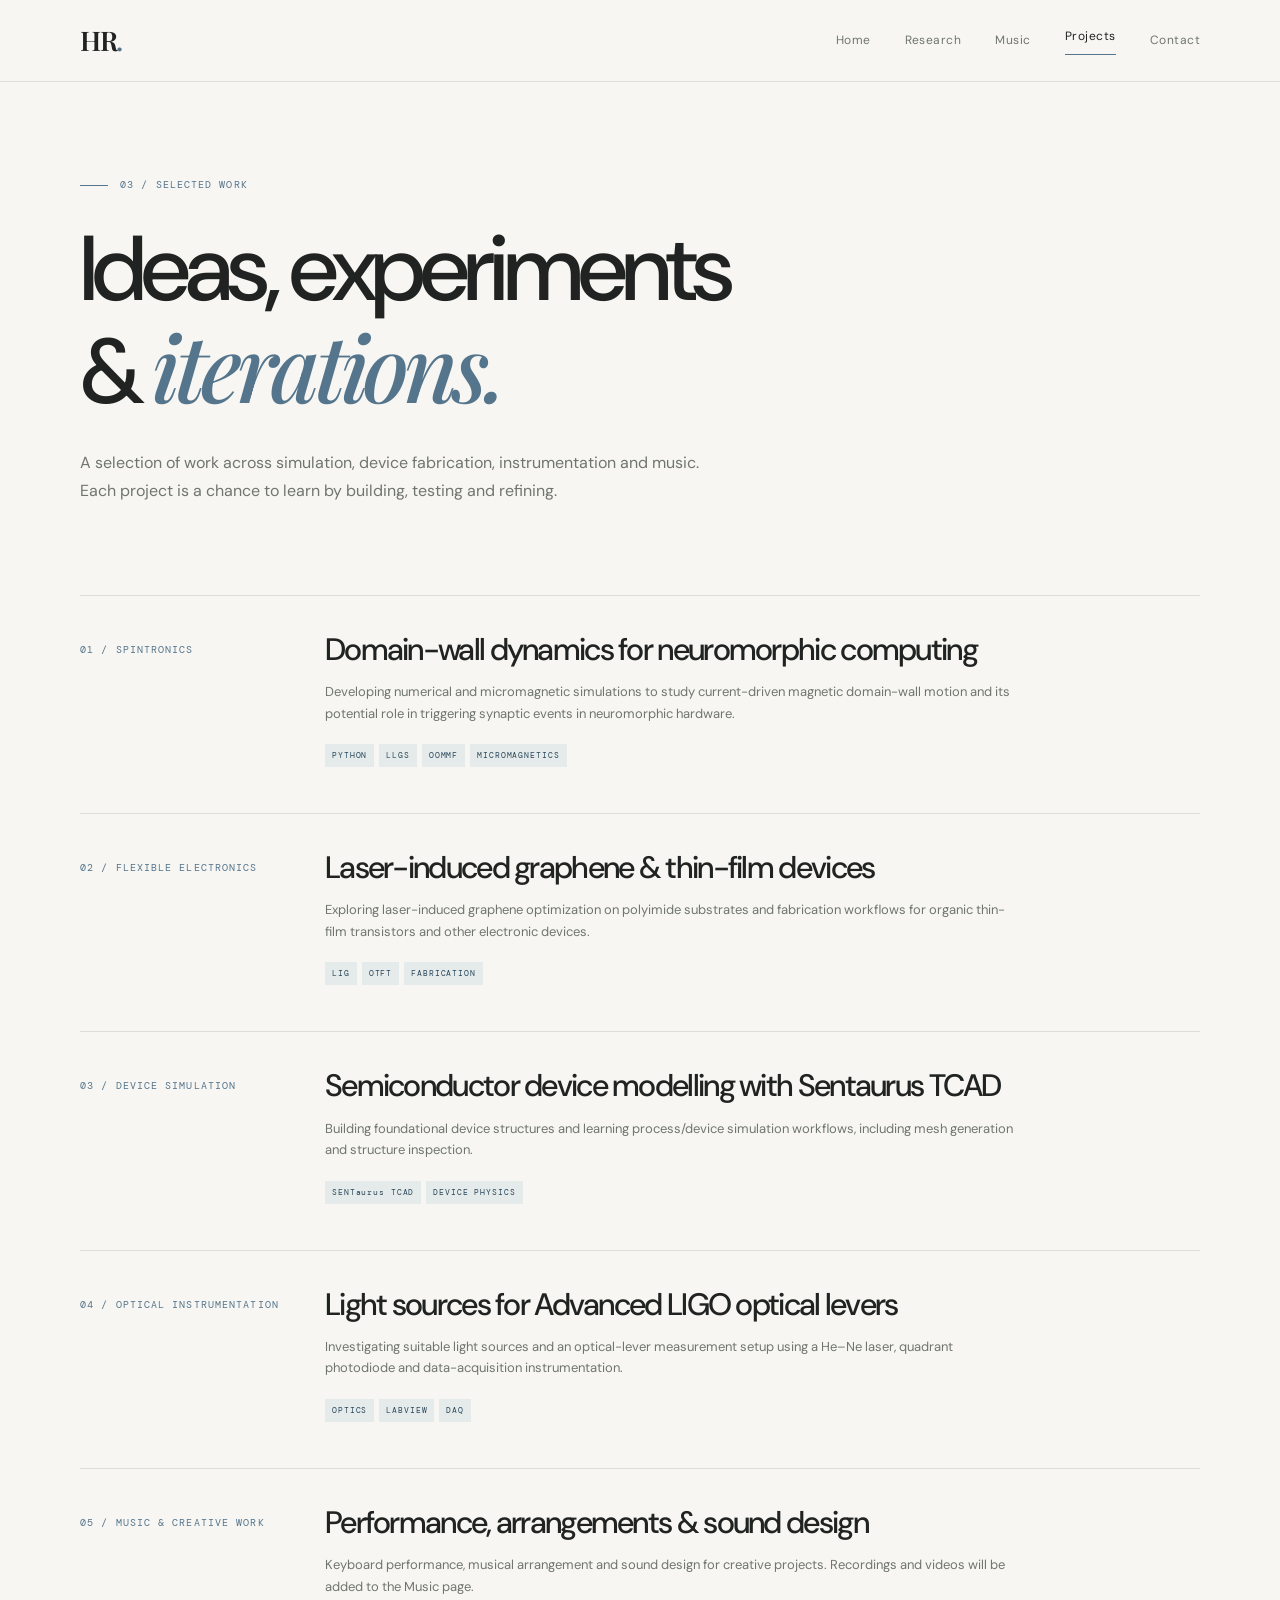
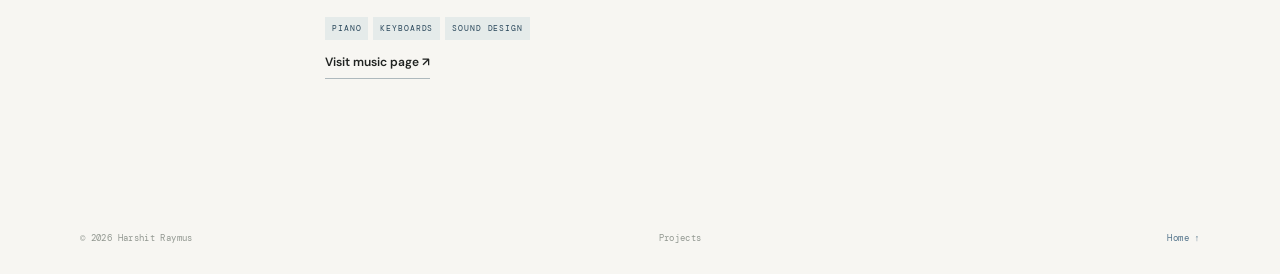
==== projects.html @ 6425b21d "Add files via upload" ====
<!DOCTYPE html>
<html lang="en">
<head>
  <meta charset="UTF-8"><meta name="viewport" content="width=device-width, initial-scale=1">
  <meta name="description" content="Selected research, technical and creative projects by Harshit Raymus.">
  <title>Projects — Harshit Raymus</title>
  <link rel="preconnect" href="https://fonts.googleapis.com"><link rel="preconnect" href="https://fonts.gstatic.com" crossorigin>
  <link href="https://fonts.googleapis.com/css2?family=DM+Mono:wght@400;500&family=DM+Sans:wght@400;500;600;700&family=Playfair+Display:ital,wght@0,500;0,600;1,500&display=swap" rel="stylesheet">
  <link rel="stylesheet" href="styles.css"><script defer src="script.js"></script>
</head>
<body>
<header class="site-header"><a class="wordmark" href="index.html">HR<span>.</span></a><button class="menu-toggle" aria-label="Open navigation" aria-expanded="false">Menu</button><nav class="main-nav" aria-label="Main navigation"><a href="index.html">Home</a><a href="research.html">Research</a><a href="music.html">Music</a><a class="active" href="projects.html">Projects</a><a href="index.html#contact">Contact</a></nav></header>
<main>
  <section class="page-hero wrap"><div class="eyebrow"><span class="eyebrow-line"></span> 03 / SELECTED WORK</div><h1>Ideas, experiments<br>& <em>iterations.</em></h1><p class="page-intro">A selection of work across simulation, device fabrication, instrumentation and music. Each project is a chance to learn by building, testing and refining.</p></section>
  <section class="wrap content-section project-list">
    <article class="project-entry" id="spintronics"><div class="project-number">01 / SPINTRONICS</div><div><h2>Domain-wall dynamics for neuromorphic computing</h2><p>Developing numerical and micromagnetic simulations to study current-driven magnetic domain-wall motion and its potential role in triggering synaptic events in neuromorphic hardware.</p><div class="tag-row"><span class="tag">PYTHON</span><span class="tag">LLGS</span><span class="tag">OOMMF</span><span class="tag">MICROMAGNETICS</span></div></div></article>
    <article class="project-entry" id="lig"><div class="project-number">02 / FLEXIBLE ELECTRONICS</div><div><h2>Laser-induced graphene & thin-film devices</h2><p>Exploring laser-induced graphene optimization on polyimide substrates and fabrication workflows for organic thin-film transistors and other electronic devices.</p><div class="tag-row"><span class="tag">LIG</span><span class="tag">OTFT</span><span class="tag">FABRICATION</span></div></div></article>
    <article class="project-entry" id="tcad"><div class="project-number">03 / DEVICE SIMULATION</div><div><h2>Semiconductor device modelling with Sentaurus TCAD</h2><p>Building foundational device structures and learning process/device simulation workflows, including mesh generation and structure inspection.</p><div class="tag-row"><span class="tag">SENTaurus TCAD</span><span class="tag">DEVICE PHYSICS</span></div></div></article>
    <article class="project-entry" id="optics"><div class="project-number">04 / OPTICAL INSTRUMENTATION</div><div><h2>Light sources for Advanced LIGO optical levers</h2><p>Investigating suitable light sources and an optical-lever measurement setup using a He–Ne laser, quadrant photodiode and data-acquisition instrumentation.</p><div class="tag-row"><span class="tag">OPTICS</span><span class="tag">LABVIEW</span><span class="tag">DAQ</span></div></div></article>
    <article class="project-entry" id="music"><div class="project-number">05 / MUSIC & CREATIVE WORK</div><div><h2>Performance, arrangements & sound design</h2><p>Keyboard performance, musical arrangement and sound design for creative projects. Recordings and videos will be added to the Music page.</p><div class="tag-row"><span class="tag">PIANO</span><span class="tag">KEYBOARDS</span><span class="tag">SOUND DESIGN</span></div><a class="text-link" href="music.html">Visit music page ↗</a></div></article>
  </section>
</main>
<footer class="site-footer wrap"><span>© <span data-year></span> Harshit Raymus</span><span>Projects</span><a href="index.html">Home ↑</a></footer>
</body></html>
---- styles.css ----
/* Harshit Raymus — editorial portfolio */
:root {
  --paper: #f7f6f2; --paper-deep: #efeee8; --ink: #202321; --muted: #70756f;
  --blue: #55758c; --blue-dark: #29475b; --line: #dcded8; --white: #fffefa;
  --serif: "Playfair Display", Georgia, serif; --sans: "DM Sans", Arial, sans-serif; --mono: "DM Mono", monospace;
}
* { box-sizing: border-box; }
html { scroll-behavior: smooth; }
body { margin: 0; background: var(--paper); color: var(--ink); font-family: var(--sans); line-height: 1.65; -webkit-font-smoothing: antialiased; }
a { color: inherit; text-decoration: none; }
.wrap { width: min(1120px, calc(100% - 64px)); margin-inline: auto; }
.site-header { height: 82px; display: flex; align-items: center; justify-content: space-between; padding: 0 max(32px, calc((100vw - 1120px)/2)); border-bottom: 1px solid var(--line); }
.wordmark { font-family: var(--serif); font-size: 27px; font-weight: 600; letter-spacing: -1.5px; }
.wordmark span { color: var(--blue); }
.main-nav { display: flex; align-items: center; gap: 34px; }
.main-nav a { color: var(--muted); font-size: 12px; letter-spacing: .04em; transition: color .2s; }
.main-nav a:hover, .main-nav a.active { color: var(--ink); }
.main-nav a.active { box-shadow: 0 1px var(--blue); padding-bottom: 7px; }
.menu-toggle { display: none; border: 1px solid var(--line); background: transparent; padding: 8px 12px; font: inherit; font-size: 12px; }
.eyebrow, .small-label, .hero-bottom, .card-topline, .work-index, .work-type, .timeline-date, .project-number, .media-number, .music-meta, .tag { font-family: var(--mono); font-size: 10px; letter-spacing: .11em; }
.eyebrow { display: flex; align-items: center; gap: 12px; color: var(--blue); }
.eyebrow-line { display: inline-block; width: 28px; height: 1px; background: var(--blue); }
.hero { padding-top: 90px; }
.hero-grid { display: grid; grid-template-columns: 1.4fr .72fr; gap: 100px; padding: 28px 0 65px; align-items: center; }
h1, h2, h3, p { margin-top: 0; }
h1, h2 { font-weight: 500; letter-spacing: -.055em; line-height: 1.04; }
h1 { font-size: clamp(64px, 9vw, 112px); margin: 0 0 28px; }
h1 em, h2 em, h3 em { font-family: var(--serif); font-weight: 500; }
h1 em, h2 em { color: var(--blue); }
.hero-subtitle { max-width: 560px; font-size: 21px; line-height: 1.45; font-weight: 500; }
.intro { max-width: 570px; color: var(--muted); font-size: 14px; margin: 24px 0 30px; }
.hero-actions { display: flex; align-items: center; gap: 26px; flex-wrap: wrap; }
.button { display: inline-flex; align-items: center; gap: 25px; padding: 14px 19px; font-size: 11px; letter-spacing: .04em; transition: transform .2s, background .2s; }
.button:hover { transform: translateY(-2px); }
.button-dark { background: var(--ink); color: var(--white); }
.button-light { background: var(--white); color: var(--ink); }
.text-link { display: inline-flex; gap: 12px; align-items: center; font-size: 12px; font-weight: 600; border-bottom: 1px solid #aeb9bd; padding-bottom: 5px; }
.text-link span { color: var(--blue); }
.hero-aside { max-width: 300px; justify-self: end; width: 100%; }
.portrait-placeholder { aspect-ratio: 4/5; background: linear-gradient(145deg, #dfe5e3, #c9d2d1 55%, #b7c6cb); display: flex; flex-direction: column; align-items: center; justify-content: center; position: relative; overflow: hidden; }
.portrait-placeholder:before, .portrait-placeholder:after { content: ""; position: absolute; border: 1px solid rgba(255,255,255,.55); border-radius: 50%; width: 220px; height: 220px; }
.portrait-placeholder:after { width: 300px; height: 300px; }
.portrait-monogram { font: 500 64px var(--serif); color: rgba(35,60,69,.65); z-index: 1; }
.portrait-caption { position: absolute; bottom: 13px; font: 9px var(--mono); color: #53636a; letter-spacing: .08em; }
.aside-note { padding: 20px 0 0; }
.small-label { color: var(--blue); }
.aside-note p { font-size: 12px; color: var(--muted); margin: 8px 0 0; }
.hero-bottom { display: flex; justify-content: space-between; color: #929891; border-top: 1px solid var(--line); padding: 15px 0; font-size: 9px; }
.section-band { background: var(--paper-deep); }
.split-intro { display: grid; grid-template-columns: 1fr 1fr; gap: 90px; align-items: end; padding-top: 85px; padding-bottom: 75px; }
h2 { font-size: clamp(38px, 5vw, 60px); margin: 18px 0 0; }
.section-lead { font: 20px/1.55 var(--serif); color: #4e5652; max-width: 480px; margin: 0 0 5px; }
.feature-grid { display: grid; grid-template-columns: 1fr 1fr; gap: 22px; padding-top: 70px; padding-bottom: 100px; }
.feature-card { min-height: 450px; background: var(--white); padding: 25px 28px 30px; display: flex; flex-direction: column; justify-content: space-between; }
.card-topline { display: flex; justify-content: space-between; color: var(--blue); }
.feature-art { height: 155px; margin: 20px 0; position: relative; overflow: hidden; background: #e8ece9; }
.art-lattice { background: #e4e9e6; display: flex; align-items: center; justify-content: center; gap: 24px; }
.art-lattice span { width: 48px; height: 48px; border: 1px solid #91a7a8; border-radius: 50%; position: relative; }
.art-lattice span:after { content: ""; position: absolute; width: 7px; height: 7px; background: var(--blue); border-radius: 50%; top: 19px; left: 19px; }
.art-lattice:before { content: ""; position: absolute; height: 1px; width: 80%; background: #a8b8b4; }
.art-keys { background: #e9e5dc; display: flex; align-items: center; justify-content: center; }
.keys { width: 75%; height: 75px; background: repeating-linear-gradient(90deg, #fffefa 0 26px, #c5c8c1 27px 28px); border: 1px solid #c5c8c1; box-shadow: 0 7px 18px #9b9a8d33; }
.music-note { position: absolute; right: 14%; top: 0; font: 100px var(--serif); color: #668398; opacity: .8; }
.feature-card h3 { font-size: 29px; font-weight: 500; line-height: 1.15; letter-spacing: -.04em; margin: 0 0 12px; }
.feature-card p { font-size: 13px; color: var(--muted); max-width: 390px; margin-bottom: 20px; }
.selected-work { padding-bottom: 100px; }
.section-heading { display: flex; justify-content: space-between; align-items: end; gap: 20px; margin-bottom: 34px; }
.section-heading .text-link { margin-bottom: 7px; }
.work-list { border-top: 1px solid var(--line); }
.work-row { display: grid; grid-template-columns: 55px 1fr 145px 20px; align-items: center; gap: 15px; padding: 21px 4px; border-bottom: 1px solid var(--line); transition: padding .2s; }
.work-row:hover { padding-left: 12px; }
.work-index, .work-type { color: var(--blue); }
.work-name { font: 18px var(--serif); }
.work-type { color: #929891; text-align: right; font-size: 9px; }
.work-arrow { color: var(--blue); text-align: right; }
.contact-section { background: var(--blue-dark); color: var(--white); padding: 80px 0 55px; }
.contact-inner h2 { font-size: clamp(45px, 6vw, 72px); margin: 24px 0; }
.contact-inner h2 em { color: #b8cbd5; }
.contact-inner > p { color: #d2dce0; max-width: 410px; font-size: 14px; margin-bottom: 25px; }
.contact-inner .eyebrow { color: #c1d1d7; }
.contact-inner .eyebrow-line { background: #c1d1d7; }
.social-links { display: flex; gap: 25px; margin-top: 60px; padding-top: 18px; border-top: 1px solid #ffffff35; }
.social-links a { font-size: 11px; color: #d6e0e3; }
.site-footer { min-height: 72px; display: flex; align-items: center; justify-content: space-between; gap: 15px; color: #929891; font: 9px var(--mono); letter-spacing: .04em; }
.site-footer a { color: var(--blue); }
.page-hero { padding-top: 95px; padding-bottom: 80px; }
.page-hero h1 { font-size: clamp(58px, 8vw, 92px); margin-top: 28px; }
.page-intro { max-width: 620px; color: var(--muted); font-size: 16px; line-height: 1.75; margin: 25px 0 0; }
.content-section { padding-top: 75px; padding-bottom: 85px; }
.content-section > h2 { margin-bottom: 45px; }
.interest-grid { display: grid; grid-template-columns: repeat(4, 1fr); border-top: 1px solid var(--line); border-bottom: 1px solid var(--line); }
.interest-item { padding: 22px 20px 24px 0; border-right: 1px solid var(--line); margin-right: 20px; }
.interest-item:last-child { border: 0; margin: 0; }
.interest-item > span { font: 10px var(--mono); color: var(--blue); }
.interest-item h3 { font: 19px var(--serif); margin: 24px 0 9px; }
.interest-item p { color: var(--muted); font-size: 12px; margin: 0; }
.timeline { margin-top: 35px; border-top: 1px solid var(--line); }
.timeline-item { display: grid; grid-template-columns: 210px 1fr; gap: 35px; padding: 27px 0; border-bottom: 1px solid var(--line); }
.timeline-date { color: var(--blue); padding-top: 6px; }
.timeline-item h3, .education-row h3 { font: 22px var(--serif); margin: 0 0 8px; }
.timeline-item p, .education-row p { color: var(--muted); font-size: 13px; max-width: 650px; margin: 0 0 10px; }
.tag { display: inline-block; color: var(--blue-dark); background: #e5ebea; padding: 5px 7px; margin: 7px 5px 0 0; font-size: 8px; }
.education-row { display: grid; grid-template-columns: 210px 1fr; gap: 35px; padding: 25px 0; border-top: 1px solid var(--line); }
.contact-strip { background: #e9ece8; }
.strip-inner { display: flex; align-items: center; justify-content: space-between; padding-top: 25px; padding-bottom: 25px; }
.strip-inner p { margin: 0; font: 19px var(--serif); }
.music-hero { padding-bottom: 50px; }
.music-meta { display: flex; flex-wrap: wrap; gap: 25px; color: var(--blue); margin-top: 35px; font-size: 9px; }
.music-intro-grid { display: grid; grid-template-columns: .8fr 1.2fr; gap: 80px; align-items: start; }
.music-intro-grid p:not(.section-lead) { color: var(--muted); font-size: 13px; margin-top: 18px; }
.music-interest { margin-top: 50px; }
.media-grid { display: grid; grid-template-columns: 1fr 1fr; gap: 22px; }
.media-card { background: var(--white); padding: 12px; }
.embed-placeholder { aspect-ratio: 16/9; background: #dfe6e5; display: flex; flex-direction: column; justify-content: center; align-items: center; gap: 13px; color: var(--blue-dark); font: 9px var(--mono); letter-spacing: .1em; }
.audio-placeholder { background: #e8e3d9; }
.play-icon { width: 43px; height: 43px; display: grid; place-items: center; border: 1px solid #8ca0a5; border-radius: 50%; padding-left: 3px; }
.sound-bars { font-size: 28px; letter-spacing: 4px; color: var(--blue); }
.media-caption { display: flex; justify-content: space-between; padding: 15px 5px 5px; }
.media-caption h3 { font: 18px var(--serif); margin: 0 0 4px; }
.media-caption p { color: var(--muted); font-size: 11px; margin: 0; }
.media-number { color: var(--blue); padding-top: 5px; }
.note { color: var(--muted); font-size: 11px; margin-top: 17px; }
.project-list { padding-top: 10px; }
.project-entry { display: grid; grid-template-columns: 210px 1fr; gap: 35px; padding: 38px 0; border-top: 1px solid var(--line); scroll-margin-top: 30px; }
.project-number { color: var(--blue); padding-top: 8px; }
.project-entry h2 { font-size: 31px; margin: 0 0 15px; }
.project-entry p { color: var(--muted); font-size: 13px; max-width: 700px; }
.tag-row { margin-bottom: 8px; }
@media (max-width: 760px) {
  .wrap { width: min(100% - 40px, 560px); }
  .site-header { height: 70px; padding: 0 20px; position: relative; }
  .menu-toggle { display: block; }
  .main-nav { display: none; position: absolute; z-index: 10; top: 69px; left: 0; right: 0; background: var(--paper); border-bottom: 1px solid var(--line); padding: 20px; flex-direction: column; align-items: flex-start; gap: 18px; }
  .main-nav.open { display: flex; }
  .hero { padding-top: 65px; }
  .hero-grid { grid-template-columns: 1fr; gap: 40px; padding-bottom: 45px; }
  .hero-aside { justify-self: start; max-width: 250px; }
  .hero-bottom { font-size: 8px; }
  .split-intro, .music-intro-grid { grid-template-columns: 1fr; gap: 25px; padding-top: 60px; padding-bottom: 55px; }
  .feature-grid, .media-grid { grid-template-columns: 1fr; }
  .feature-grid { padding-top: 40px; padding-bottom: 65px; }
  .feature-card { min-height: 410px; }
  .selected-work { padding-bottom: 65px; }
  .work-row { grid-template-columns: 30px 1fr 18px; gap: 9px; }
  .work-type { display: none; }
  .work-name { font-size: 16px; }
  .section-heading { align-items: start; flex-direction: column; }
  .contact-section { padding-top: 60px; }
  .social-links { margin-top: 40px; flex-wrap: wrap; }
  .site-footer { flex-wrap: wrap; padding-top: 20px; padding-bottom: 20px; }
  .page-hero { padding-top: 65px; padding-bottom: 55px; }
  .content-section { padding-top: 55px; padding-bottom: 60px; }
  .interest-grid { grid-template-columns: 1fr 1fr; }
  .interest-item { padding: 18px 12px 18px 0; margin-right: 12px; border-bottom: 1px solid var(--line); }
  .interest-item:nth-child(2) { border-right: 0; margin-right: 0; }
  .interest-item:nth-child(3), .interest-item:nth-child(4) { border-bottom: 0; }
  .timeline-item, .education-row, .project-entry { grid-template-columns: 1fr; gap: 10px; }
  .timeline-item { padding: 22px 0; }
  .project-entry { padding: 28px 0; }
  .project-entry h2 { font-size: 26px; }
  .strip-inner { align-items: flex-start; gap: 15px; flex-direction: column; }
}
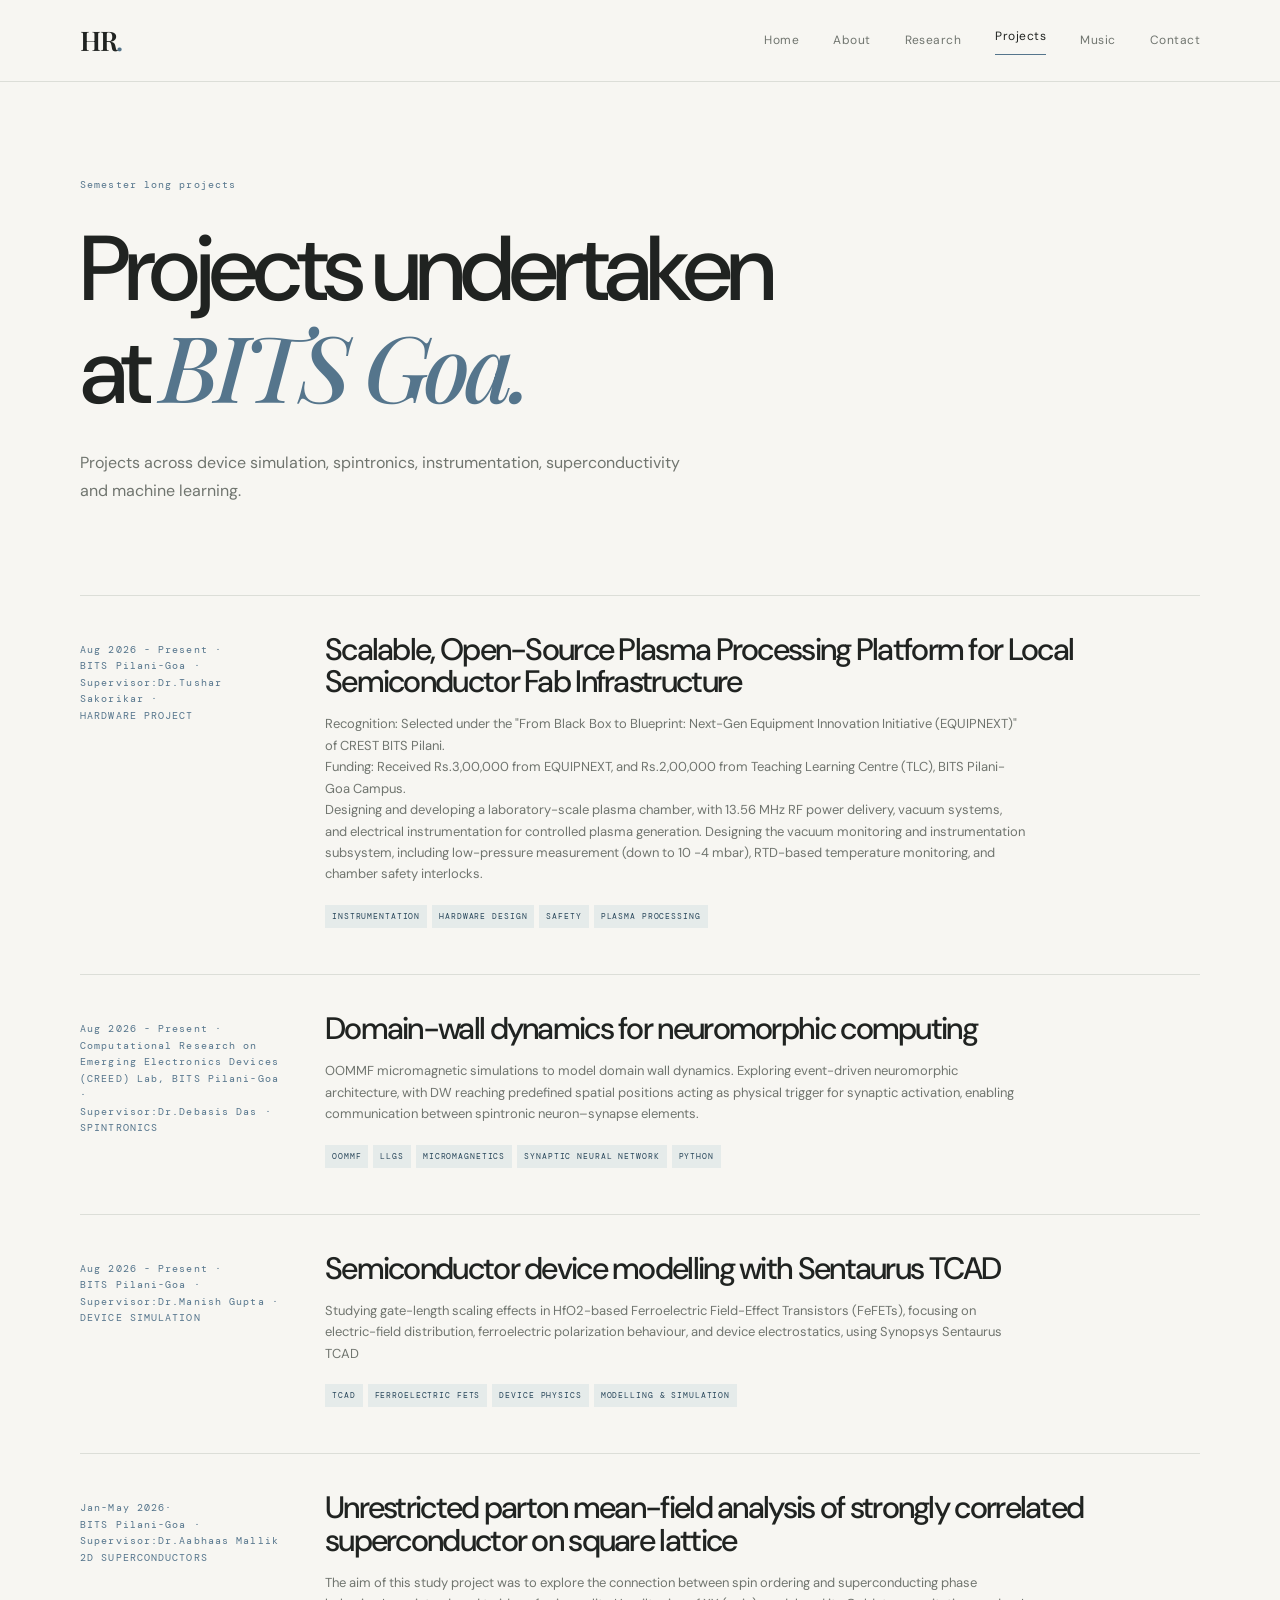
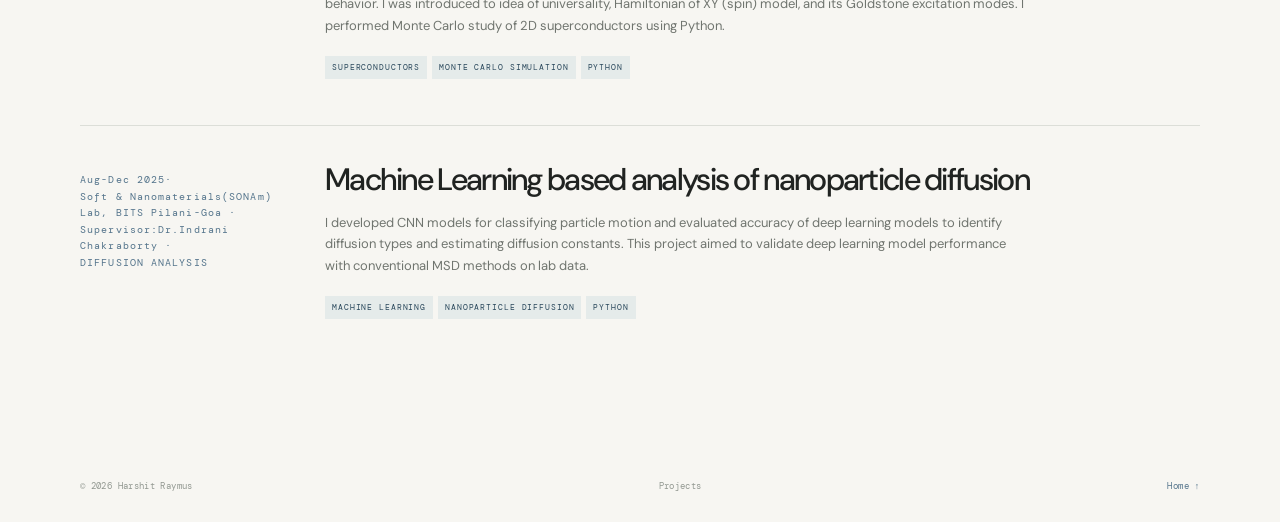
==== commit 11a5d8b9: "Update project entries and navigation links" ====
--- a/projects.html
+++ b/projects.html
@@ -9,15 +9,23 @@
   <link rel="stylesheet" href="styles.css"><script defer src="script.js"></script>
 </head>
 <body>
-<header class="site-header"><a class="wordmark" href="index.html">HR<span>.</span></a><button class="menu-toggle" aria-label="Open navigation" aria-expanded="false">Menu</button><nav class="main-nav" aria-label="Main navigation"><a href="index.html">Home</a><a href="research.html">Research</a><a href="music.html">Music</a><a class="active" href="projects.html">Projects</a><a href="index.html#contact">Contact</a></nav></header>
+  <header class="site-header"><a class="wordmark" href="index.html">HR<span>.</span></a><button class="menu-toggle" aria-label="Open navigation" aria-expanded="false">Menu</button><nav class="main-nav" aria-label="Main navigation">
+  <a href="index.html">Home</a>
+  <a href="about.html">About</a>
+  <a href="research.html">Research</a>
+  <a class="active" href="projects.html">Projects</a>
+  <a href="music.html">Music</a>
+  <a href="index.html#contact">Contact</a>
+</nav></header>
 <main>
-  <section class="page-hero wrap"><div class="eyebrow"><span class="eyebrow-line"></span> 03 / SELECTED WORK</div><h1>Ideas, experiments<br>& <em>iterations.</em></h1><p class="page-intro">A selection of work across simulation, device fabrication, instrumentation and music. Each project is a chance to learn by building, testing and refining.</p></section>
+  <section class="page-hero wrap"><div class="eyebrow">Semester long projects</div><h1>Projects undertaken<br>at <em>BITS Goa.</em></h1><p class="page-intro">Projects across device simulation, spintronics, instrumentation, superconductivity and machine learning.</p></section>
   <section class="wrap content-section project-list">
-    <article class="project-entry" id="spintronics"><div class="project-number">01 / SPINTRONICS</div><div><h2>Domain-wall dynamics for neuromorphic computing</h2><p>Developing numerical and micromagnetic simulations to study current-driven magnetic domain-wall motion and its potential role in triggering synaptic events in neuromorphic hardware.</p><div class="tag-row"><span class="tag">PYTHON</span><span class="tag">LLGS</span><span class="tag">OOMMF</span><span class="tag">MICROMAGNETICS</span></div></div></article>
-    <article class="project-entry" id="lig"><div class="project-number">02 / FLEXIBLE ELECTRONICS</div><div><h2>Laser-induced graphene & thin-film devices</h2><p>Exploring laser-induced graphene optimization on polyimide substrates and fabrication workflows for organic thin-film transistors and other electronic devices.</p><div class="tag-row"><span class="tag">LIG</span><span class="tag">OTFT</span><span class="tag">FABRICATION</span></div></div></article>
-    <article class="project-entry" id="tcad"><div class="project-number">03 / DEVICE SIMULATION</div><div><h2>Semiconductor device modelling with Sentaurus TCAD</h2><p>Building foundational device structures and learning process/device simulation workflows, including mesh generation and structure inspection.</p><div class="tag-row"><span class="tag">SENTaurus TCAD</span><span class="tag">DEVICE PHYSICS</span></div></div></article>
-    <article class="project-entry" id="optics"><div class="project-number">04 / OPTICAL INSTRUMENTATION</div><div><h2>Light sources for Advanced LIGO optical levers</h2><p>Investigating suitable light sources and an optical-lever measurement setup using a He–Ne laser, quadrant photodiode and data-acquisition instrumentation.</p><div class="tag-row"><span class="tag">OPTICS</span><span class="tag">LABVIEW</span><span class="tag">DAQ</span></div></div></article>
-    <article class="project-entry" id="music"><div class="project-number">05 / MUSIC & CREATIVE WORK</div><div><h2>Performance, arrangements & sound design</h2><p>Keyboard performance, musical arrangement and sound design for creative projects. Recordings and videos will be added to the Music page.</p><div class="tag-row"><span class="tag">PIANO</span><span class="tag">KEYBOARDS</span><span class="tag">SOUND DESIGN</span></div><a class="text-link" href="music.html">Visit music page ↗</a></div></article>
+    <article class="project-entry" id="plasma chamber"><div class="project-number">Aug 2026 - Present ·<br>BITS Pilani-Goa ·<br>Supervisor:Dr.Tushar Sakorikar ·<br>HARDWARE PROJECT </div><div><h2>Scalable, Open-Source Plasma Processing Platform for Local Semiconductor Fab Infrastructure</h2><p>Recognition: Selected under the "From Black Box to Blueprint: Next-Gen Equipment Innovation Initiative (EQUIPNEXT)" of CREST BITS Pilani.<br>Funding: Received Rs.3,00,000 from EQUIPNEXT, and Rs.2,00,000 from Teaching Learning Centre (TLC), BITS Pilani-Goa Campus. <br>Designing and developing a laboratory-scale plasma chamber, with 13.56 MHz RF power delivery, vacuum systems, and electrical instrumentation for controlled plasma generation. Designing the vacuum monitoring and instrumentation subsystem, including low-pressure measurement (down to 10 −4 mbar), RTD-based temperature monitoring, and chamber safety interlocks.</p><div class="tag-row"><span class="tag"> INSTRUMENTATION</span><span class="tag"> HARDWARE DESIGN</span><span class="tag">SAFETY</span><span class="tag">PLASMA PROCESSING</span></div></div></article>
+    <article class="project-entry" id="spintronics"><div class="project-number">Aug 2026 - Present ·<br>Computational Research on Emerging Electronics Devices (CREED) Lab, BITS Pilani-Goa ·<br>Supervisor:Dr.Debasis Das ·<br>SPINTRONICS</div><div><h2>Domain-wall dynamics for neuromorphic computing</h2><p>OOMMF micromagnetic simulations to model domain wall dynamics. Exploring event-driven neuromorphic architecture, with DW reaching predefined spatial positions acting as physical trigger for synaptic activation, enabling communication between spintronic neuron–synapse elements.</p><div class="tag-row"><span class="tag">OOMMF</span><span class="tag">LLGS</span><span class="tag">MICROMAGNETICS</span><span class="tag">SYNAPTIC NEURAL NETWORK</span><span class="tag">PYTHON</span></div></div></article>
+    <article class="project-entry" id="tcad"><div class="project-number">Aug 2026 - Present ·<br>BITS Pilani-Goa ·<br>Supervisor:Dr.Manish Gupta ·<br>DEVICE SIMULATION</div><div><h2>Semiconductor device modelling with Sentaurus TCAD</h2><p>Studying gate-length scaling effects in HfO2-based Ferroelectric Field-Effect Transistors (FeFETs), focusing on electric-field distribution, ferroelectric polarization behaviour, and device electrostatics, using Synopsys Sentaurus TCAD</p><div class="tag-row"><span class="tag"> TCAD</span><span class="tag"> FERROELECTRIC FETS</span><span class="tag">DEVICE PHYSICS</span><span class="tag">MODELLING & SIMULATION</span></div></div></article>
+    <article class="project-entry" id="2D superconductor"><div class="project-number">Jan-May 2026·<br>BITS Pilani-Goa ·<br>Supervisor:Dr.Aabhaas Mallik<br>2D SUPERCONDUCTORS </div><div><h2>Unrestricted parton mean-field analysis of strongly correlated superconductor on square lattice</h2><p>The aim of this study project was to explore the connection between spin ordering and superconducting phase behavior. I was introduced to idea of universality, Hamiltonian of XY (spin) model, and its Goldstone excitation modes. I performed Monte Carlo study of 2D superconductors using Python.</p><div class="tag-row"><span class="tag"> SUPERCONDUCTORS</span><span class="tag"> MONTE CARLO SIMULATION</span><span class="tag">PYTHON</span></div></div></article>
+    <article class="project-entry" id="nanoparticle diffusion"><div class="project-number">Aug-Dec 2025·<br>Soft & Nanomaterials(SONAm) Lab, BITS Pilani-Goa ·<br>Supervisor:Dr.Indrani Chakraborty ·<br>DIFFUSION ANALYSIS </div><div><h2>Machine Learning based analysis of nanoparticle diffusion</h2><p>I developed CNN models for classifying particle motion and evaluated accuracy of deep learning models to identify diffusion types and estimating diffusion constants. This project aimed to validate deep learning model performance with conventional MSD methods on lab data.</p><div class="tag-row"><span class="tag"> MACHINE LEARNING</span><span class="tag"> NANOPARTICLE DIFFUSION</span><span class="tag">PYTHON</span></div></div></article>
+    
   </section>
 </main>
 <footer class="site-footer wrap"><span>© <span data-year></span> Harshit Raymus</span><span>Projects</span><a href="index.html">Home ↑</a></footer>
